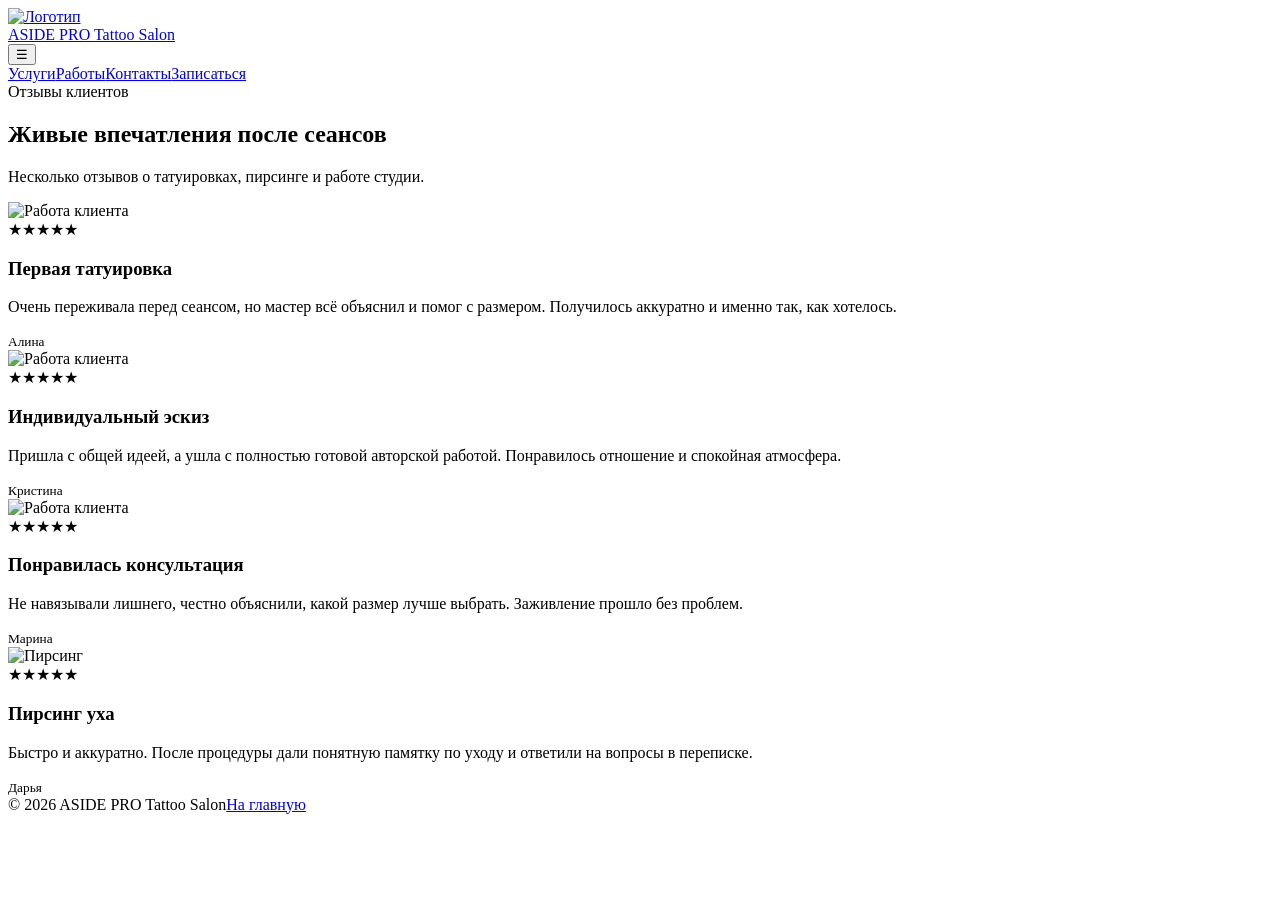
==== feedback.html @ bb110197 "site: add feedback page" ====
<!doctype html><html lang="ru"><head><meta charset="UTF-8"><meta name="viewport" content="width=device-width,initial-scale=1"><title>Отзывы — ASIDE PRO Tattoo Salon</title><link rel="stylesheet" href="css/style.css"></head><body><header class="header"><div class="container nav-wrap"><a class="brand" href="index.html"><img src="images/tatu.svg" alt="Логотип"><div>ASIDE PRO <span>Tattoo Salon</span></div></a><button class="menu-btn">☰</button><nav class="nav"><a href="index.html#services">Услуги</a><a href="index.html#works">Работы</a><a href="index.html#contacts">Контакты</a><a class="nav-cta" href="registration.html">Записаться</a></nav></div></header><section class="page-hero"><div class="container"><div class="eyebrow">Отзывы клиентов</div><h1>Живые впечатления после сеансов</h1><p>Несколько отзывов о татуировках, пирсинге и работе студии.</p></div></section><section class="section"><div class="container feedback-grid"><article class="feedback-card"><img src="images/20.png" alt="Работа клиента"><div><div class="stars">★★★★★</div><h3>Первая татуировка</h3><p>Очень переживала перед сеансом, но мастер всё объяснил и помог с размером. Получилось аккуратно и именно так, как хотелось.</p><small>Алина</small></div></article><article class="feedback-card"><img src="images/feedback/image 10.png" alt="Работа клиента"><div><div class="stars">★★★★★</div><h3>Индивидуальный эскиз</h3><p>Пришла с общей идеей, а ушла с полностью готовой авторской работой. Понравилось отношение и спокойная атмосфера.</p><small>Кристина</small></div></article><article class="feedback-card"><img src="images/15.png" alt="Работа клиента"><div><div class="stars">★★★★★</div><h3>Понравилась консультация</h3><p>Не навязывали лишнего, честно объяснили, какой размер лучше выбрать. Заживление прошло без проблем.</p><small>Марина</small></div></article><article class="feedback-card"><img src="images/12.png" alt="Пирсинг"><div><div class="stars">★★★★★</div><h3>Пирсинг уха</h3><p>Быстро и аккуратно. После процедуры дали понятную памятку по уходу и ответили на вопросы в переписке.</p><small>Дарья</small></div></article></div></section><footer class="footer"><div class="container footer-inner"><span>© 2026 ASIDE PRO Tattoo Salon</span><a href="index.html">На главную</a></div></footer><script src="JS/slider.js"></script></body></html>
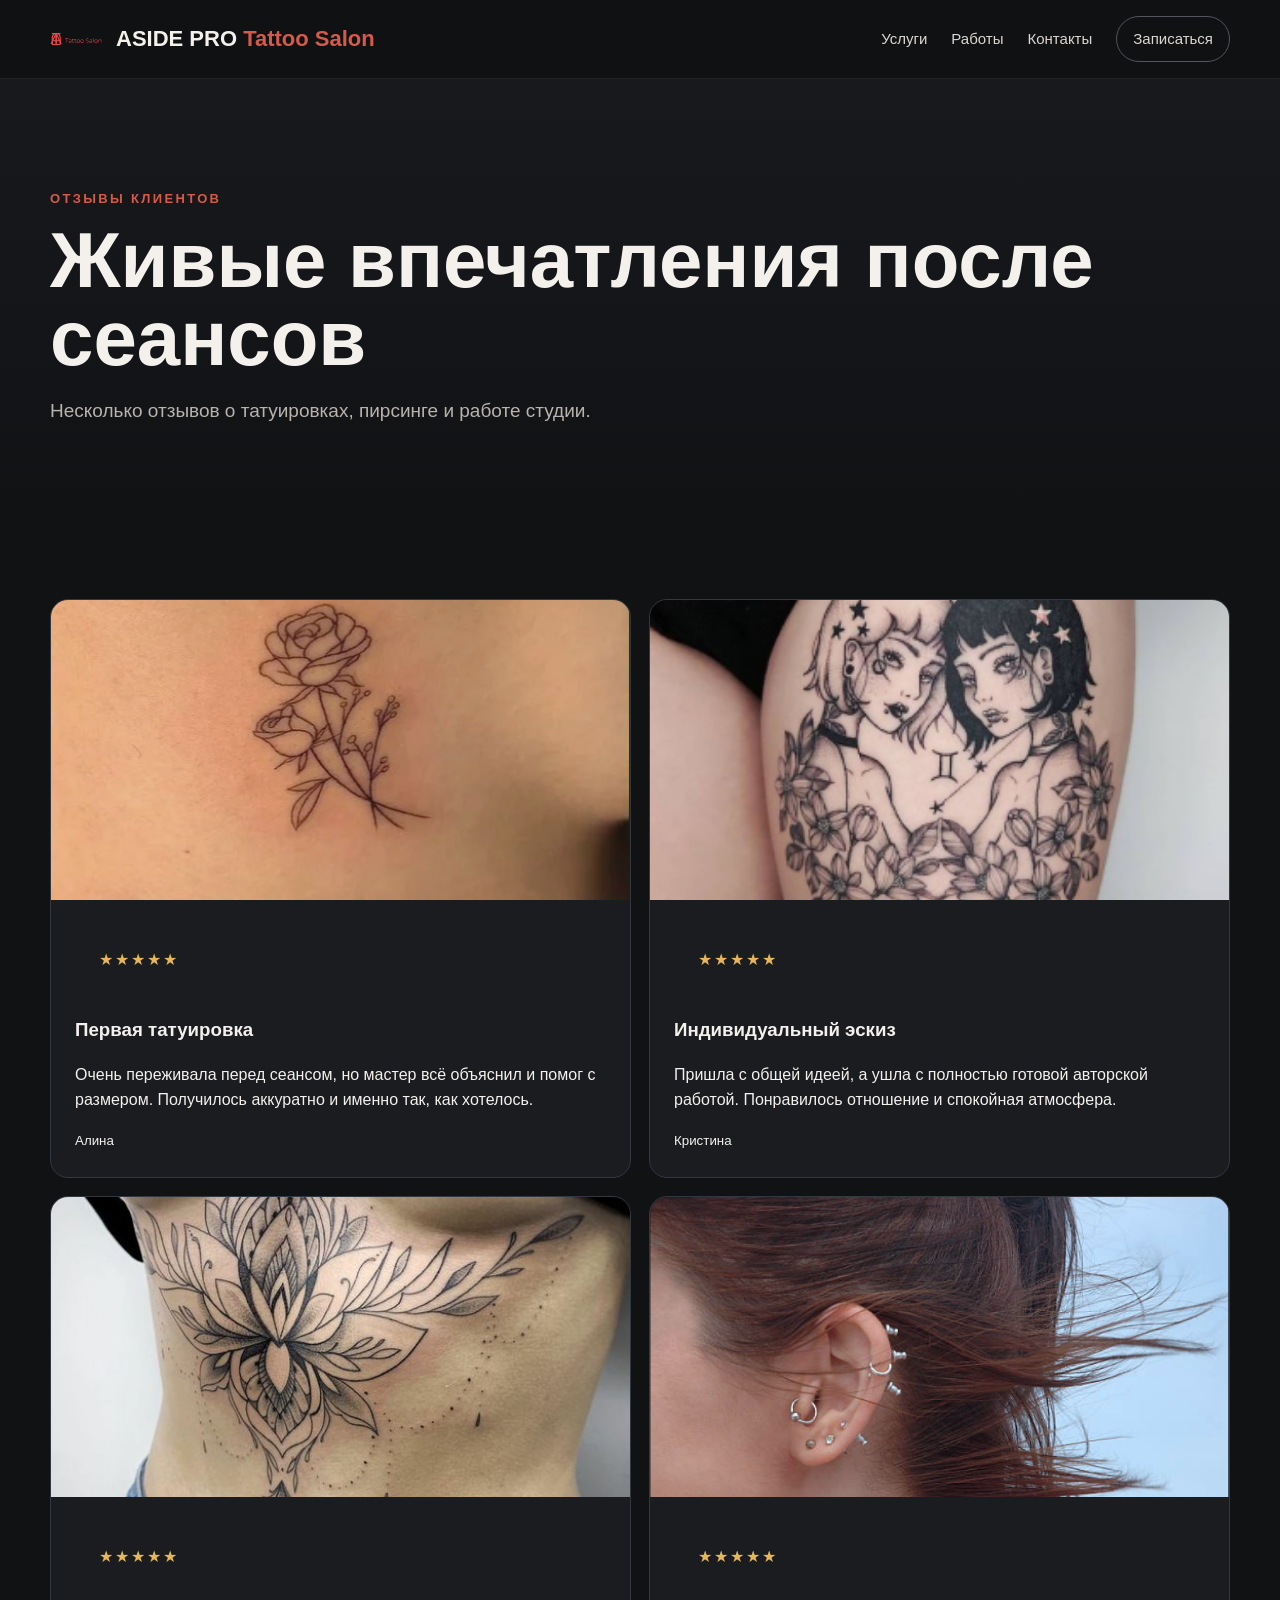
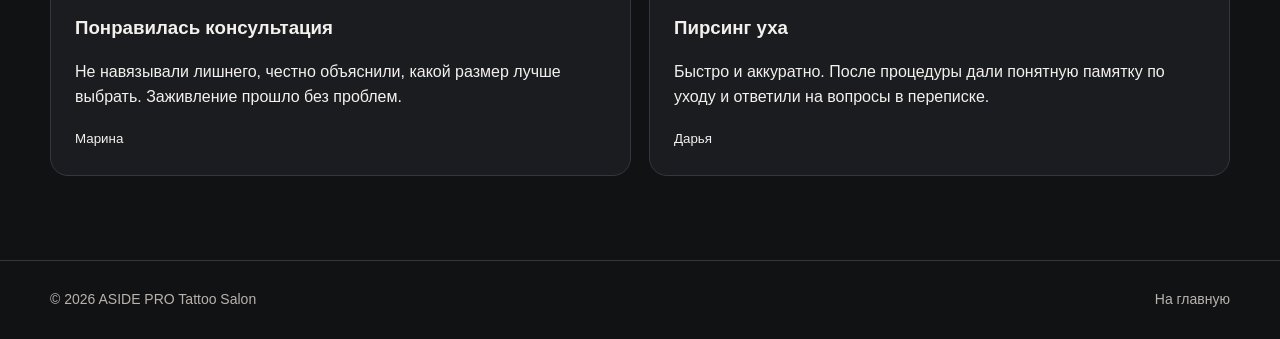
==== commit 4dc6f05e: "chore: import complete ASIDE PRO project bundle" ====
--- a/feedback.html
+++ b/feedback.html
@@ -1 +1 @@
-<!doctype html><html lang="ru"><head><meta charset="UTF-8"><meta name="viewport" content="width=device-width,initial-scale=1"><title>Отзывы — ASIDE PRO Tattoo Salon</title><link rel="stylesheet" href="css/style.css"></head><body><header class="header"><div class="container nav-wrap"><a class="brand" href="index.html"><img src="images/tatu.svg" alt="Логотип"><div>ASIDE PRO <span>Tattoo Salon</span></div></a><button class="menu-btn">☰</button><nav class="nav"><a href="index.html#services">Услуги</a><a href="index.html#works">Работы</a><a href="index.html#contacts">Контакты</a><a class="nav-cta" href="registration.html">Записаться</a></nav></div></header><section class="page-hero"><div class="container"><div class="eyebrow">Отзывы клиентов</div><h1>Живые впечатления после сеансов</h1><p>Несколько отзывов о татуировках, пирсинге и работе студии.</p></div></section><section class="section"><div class="container feedback-grid"><article class="feedback-card"><img src="images/20.png" alt="Работа клиента"><div><div class="stars">★★★★★</div><h3>Первая татуировка</h3><p>Очень переживала перед сеансом, но мастер всё объяснил и помог с размером. Получилось аккуратно и именно так, как хотелось.</p><small>Алина</small></div></article><article class="feedback-card"><img src="images/feedback/image 10.png" alt="Работа клиента"><div><div class="stars">★★★★★</div><h3>Индивидуальный эскиз</h3><p>Пришла с общей идеей, а ушла с полностью готовой авторской работой. Понравилось отношение и спокойная атмосфера.</p><small>Кристина</small></div></article><article class="feedback-card"><img src="images/15.png" alt="Работа клиента"><div><div class="stars">★★★★★</div><h3>Понравилась консультация</h3><p>Не навязывали лишнего, честно объяснили, какой размер лучше выбрать. Заживление прошло без проблем.</p><small>Марина</small></div></article><article class="feedback-card"><img src="images/12.png" alt="Пирсинг"><div><div class="stars">★★★★★</div><h3>Пирсинг уха</h3><p>Быстро и аккуратно. После процедуры дали понятную памятку по уходу и ответили на вопросы в переписке.</p><small>Дарья</small></div></article></div></section><footer class="footer"><div class="container footer-inner"><span>© 2026 ASIDE PRO Tattoo Salon</span><a href="index.html">На главную</a></div></footer><script src="JS/slider.js"></script></body></html>+<!doctype html><html lang="ru"><head><meta charset="UTF-8"><meta name="viewport" content="width=device-width,initial-scale=1"><title>Отзывы — ASIDE PRO Tattoo Salon</title><link rel="stylesheet" href="css/style.css"></head><body><header class="header"><div class="container nav-wrap"><a class="brand" href="index.html"><img src="images/tatu.svg" alt="Логотип"><div>ASIDE PRO <span>Tattoo Salon</span></div></a><button class="menu-btn">☰</button><nav class="nav"><a href="index.html#services">Услуги</a><a href="index.html#works">Работы</a><a href="index.html#contacts">Контакты</a><a class="nav-cta" href="registration.html">Записаться</a></nav></div></header><section class="page-hero"><div class="container"><div class="eyebrow">Отзывы клиентов</div><h1>Живые впечатления после сеансов</h1><p>Несколько отзывов о татуировках, пирсинге и работе студии.</p></div></section><section class="section"><div class="container feedback-grid"><article class="feedback-card"><img src="images/20.png" alt="Работа клиента"><div><div class="stars">★★★★★</div><h3>Первая татуировка</h3><p>Очень переживала перед сеансом, но мастер всё объяснил и помог с размером. Получилось аккуратно и именно так, как хотелось.</p><small>Алина</small></div></article><article class="feedback-card"><img src="images/feedback/image 10.png" alt="Работа клиента"><div><div class="stars">★★★★★</div><h3>Индивидуальный эскиз</h3><p>Пришла с общей идеей, а ушла с полностью готовой авторской работой. Понравилось отношение и спокойная атмосфера.</p><small>Кристина</small></div></article><article class="feedback-card"><img src="images/15.png" alt="Работа клиента"><div><div class="stars">★★★★★</div><h3>Понравилась консультация</h3><p>Не навязывали лишнего, честно объяснили, какой размер лучше выбрать. Заживление прошло без проблем.</p><small>Марина</small></div></article><article class="feedback-card"><img src="images/12.png" alt="Пирсинг"><div><div class="stars">★★★★★</div><h3>Пирсинг уха</h3><p>Быстро и аккуратно. После процедуры дали понятную памятку по уходу и ответили на вопросы в переписке.</p><small>Дарья</small></div></article></div></section><footer class="footer"><div class="container footer-inner"><span>© 2026 ASIDE PRO Tattoo Salon</span><a href="index.html">На главную</a></div></footer><script src="JS/slider.js"></script></body></html>
--- a/css/style.css
+++ b/css/style.css
@@ -0,0 +1,17 @@
+:root{--bg:#111214;--card:#1a1c20;--card2:#202329;--text:#f4f1ed;--muted:#b8b3ad;--accent:#d65a4a;--line:#333740;--soft:#e7ded4;--radius:20px;--max:1180px}
+*{box-sizing:border-box}html{scroll-behavior:smooth}body{margin:0;background:var(--bg);color:var(--text);font-family:Arial,Helvetica,sans-serif;line-height:1.55}img{max-width:100%;display:block}a{color:inherit;text-decoration:none}.container{width:min(var(--max),calc(100% - 40px));margin:0 auto}.section{padding:84px 0}.section-title{font-size:clamp(32px,5vw,56px);margin:0 0 14px;line-height:1.05}.section-lead{max-width:700px;color:var(--muted);font-size:18px;margin:0 0 36px}.eyebrow{font-size:13px;letter-spacing:.18em;text-transform:uppercase;color:var(--accent);font-weight:700;margin-bottom:12px}.btn{display:inline-flex;align-items:center;justify-content:center;gap:8px;padding:14px 22px;border-radius:999px;background:var(--accent);color:white;font-weight:700;border:1px solid var(--accent);transition:.2s}.btn:hover{transform:translateY(-2px);filter:brightness(1.08)}.btn.secondary{background:transparent;border-color:#5c6069;color:var(--text)}.btn.secondary:hover{border-color:var(--soft)}
+.header{position:sticky;top:0;z-index:20;background:rgba(17,18,20,.92);backdrop-filter:blur(10px);border-bottom:1px solid rgba(255,255,255,.07)}.nav-wrap{height:78px;display:flex;align-items:center;justify-content:space-between;gap:30px}.brand{display:flex;align-items:center;gap:14px;font-weight:700;font-size:22px;white-space:nowrap}.brand img{width:52px;height:52px;object-fit:contain}.brand span{color:var(--accent)}.brand div{line-height:1.12}.form-status{margin:18px 0 0;padding:14px 16px;border:1px solid var(--line);border-radius:12px;background:var(--card2);color:var(--text)}.form-status.success{border-color:#3c7853;background:#16251c}.form-status.error{border-color:#8d463f;background:#2a1918}.form-status[hidden]{display:none}.nav{display:flex;align-items:center;gap:24px}.nav a{color:#ddd7d1;font-size:15px}.nav a:hover{color:white}.nav .nav-cta{padding:10px 16px;border:1px solid #51555f;border-radius:999px}.menu-btn{display:none;background:none;border:0;color:white;font-size:26px}
+.hero{min-height:680px;display:grid;align-items:end;background:linear-gradient(90deg,rgba(17,18,20,.94) 0%,rgba(17,18,20,.7) 47%,rgba(17,18,20,.2) 100%),url('../images/main.png') center/cover no-repeat}.hero-inner{padding:120px 0 76px;max-width:740px}.hero h1{font-size:clamp(48px,8vw,92px);line-height:.92;margin:0 0 24px;letter-spacing:-.04em}.hero h1 em{font-style:normal;color:var(--accent)}.hero p{font-size:20px;color:#ddd8d2;max-width:620px;margin:0 0 30px}.hero-actions{display:flex;gap:12px;flex-wrap:wrap}.hero-meta{display:flex;gap:34px;flex-wrap:wrap;margin-top:48px}.hero-meta strong{display:block;font-size:28px}.hero-meta span{color:var(--muted);font-size:14px}
+.services-grid{display:grid;grid-template-columns:repeat(3,1fr);gap:18px}.service-card{background:var(--card);border:1px solid var(--line);border-radius:var(--radius);overflow:hidden}.service-card img{height:260px;width:100%;object-fit:cover}.service-body{padding:24px}.service-body h3{font-size:27px;margin:0 0 10px}.service-body p{color:var(--muted);margin:0 0 20px}.service-info{display:flex;justify-content:space-between;gap:15px;border-top:1px solid var(--line);padding-top:16px;font-size:14px}.service-info span:last-child{color:var(--accent);font-weight:700}
+.band{background:#17191d;border-top:1px solid var(--line);border-bottom:1px solid var(--line)}.benefits{display:grid;grid-template-columns:repeat(4,1fr);gap:16px}.benefit{padding:22px;border-radius:16px;background:var(--card2);border:1px solid #30343c}.benefit b{font-size:18px;display:block;margin-bottom:7px}.benefit p{color:var(--muted);margin:0;font-size:14px}.benefit .num{font-size:12px;color:var(--accent);font-weight:700;margin-bottom:18px}
+.gallery{display:grid;grid-template-columns:repeat(12,1fr);gap:16px}.gallery img{width:100%;height:100%;object-fit:cover;border-radius:16px}.g1{grid-column:span 5;height:500px}.g2{grid-column:span 3;height:500px}.g3{grid-column:span 4;height:500px}.g4{grid-column:span 7;height:350px}.g5{grid-column:span 5;height:350px}
+.split{display:grid;grid-template-columns:1.05fr .95fr;gap:42px;align-items:center}.split-media img{border-radius:22px;min-height:480px;object-fit:cover}.checklist{display:grid;gap:14px;margin:28px 0}.check{display:flex;gap:12px;align-items:flex-start}.check i{font-style:normal;color:var(--accent);font-weight:700}.check p{margin:0;color:var(--muted)}
+.reviews{display:grid;grid-template-columns:repeat(2,1fr);gap:18px}.review{padding:28px;background:var(--card);border:1px solid var(--line);border-radius:18px}.review p{font-size:18px;margin:0 0 20px}.review small{color:var(--muted)}
+.faq{max-width:860px}.faq-item{border-top:1px solid var(--line);padding:22px 0}.faq-item:last-child{border-bottom:1px solid var(--line)}.faq-item h3{margin:0 0 8px;font-size:20px}.faq-item p{margin:0;color:var(--muted)}
+.contact-grid{display:grid;grid-template-columns:1fr 1fr;gap:24px}.contact-card{background:var(--card);border:1px solid var(--line);border-radius:20px;padding:30px}.contact-list{display:grid;gap:18px}.contact-list b{display:block;margin-bottom:4px}.contact-list span{color:var(--muted)}.map-img{border-radius:16px;width:100%;height:360px;object-fit:cover;opacity:.9}
+.footer{border-top:1px solid var(--line);padding:28px 0;color:var(--muted);font-size:14px}.footer-inner{display:flex;justify-content:space-between;gap:20px;flex-wrap:wrap}.footer a:hover{color:white}
+.page-hero{padding:110px 0 70px;background:linear-gradient(180deg,#17191d,#111214)}.page-hero h1{font-size:clamp(44px,7vw,78px);margin:0 0 16px;line-height:1}.page-hero p{max-width:760px;color:var(--muted);font-size:19px}.content-grid{display:grid;grid-template-columns:1fr 360px;gap:34px;align-items:start}.article{background:var(--card);border:1px solid var(--line);border-radius:22px;padding:34px}.article h2{font-size:30px;margin:38px 0 12px}.article h2:first-child{margin-top:0}.article p,.article li{color:#c8c2bc}.article ul{padding-left:20px}.side-card{position:sticky;top:100px;background:var(--card2);border:1px solid var(--line);border-radius:20px;padding:26px}.side-card h3{margin-top:0}.price-list{display:grid;gap:12px;margin:18px 0}.price-row{display:flex;justify-content:space-between;gap:18px;padding-bottom:10px;border-bottom:1px solid #353943}.price-row span:last-child{color:var(--accent);font-weight:700;white-space:nowrap}
+.form-wrap{max-width:720px;margin:0 auto}.form-card{background:var(--card);border:1px solid var(--line);padding:34px;border-radius:22px}.field{display:grid;gap:7px;margin-bottom:18px}.field label{font-size:14px;color:#ded8d2}.field input,.field select,.field textarea{width:100%;border:1px solid #414650;background:#15171a;color:white;border-radius:12px;padding:14px 15px;font:inherit;outline:none}.field textarea{min-height:130px;resize:vertical}.field input:focus,.field select:focus,.field textarea:focus{border-color:var(--accent)}.note{font-size:13px;color:var(--muted)}
+.feedback-grid{display:grid;grid-template-columns:repeat(2,1fr);gap:18px}.feedback-card{background:var(--card);border:1px solid var(--line);border-radius:18px;overflow:hidden}.feedback-card img{width:100%;height:300px;object-fit:cover}.feedback-card div{padding:24px}.stars{color:#e7b65b;letter-spacing:2px}
+@media(max-width:900px){.nav{display:none}.menu-btn{display:block}.nav.open{display:flex;position:absolute;left:20px;right:20px;top:84px;flex-direction:column;align-items:stretch;background:#191b1f;border:1px solid var(--line);border-radius:16px;padding:18px}.hero{min-height:620px;background-position:62% center}.services-grid,.benefits,.reviews,.contact-grid,.feedback-grid{grid-template-columns:1fr 1fr}.split,.content-grid{grid-template-columns:1fr}.side-card{position:static}.gallery{grid-template-columns:1fr 1fr}.g1,.g2,.g3,.g4,.g5{grid-column:auto;height:330px}}
+@media(max-width:620px){.container{width:min(100% - 28px,var(--max))}.section{padding:64px 0}.brand{font-size:18px}.brand img{width:44px;height:44px}.hero-inner{padding-top:90px}.hero-meta{gap:22px}.services-grid,.benefits,.reviews,.contact-grid,.feedback-grid,.gallery{grid-template-columns:1fr}.g1,.g2,.g3,.g4,.g5{height:360px}.article,.form-card,.contact-card{padding:22px}.page-hero{padding-top:82px}}
